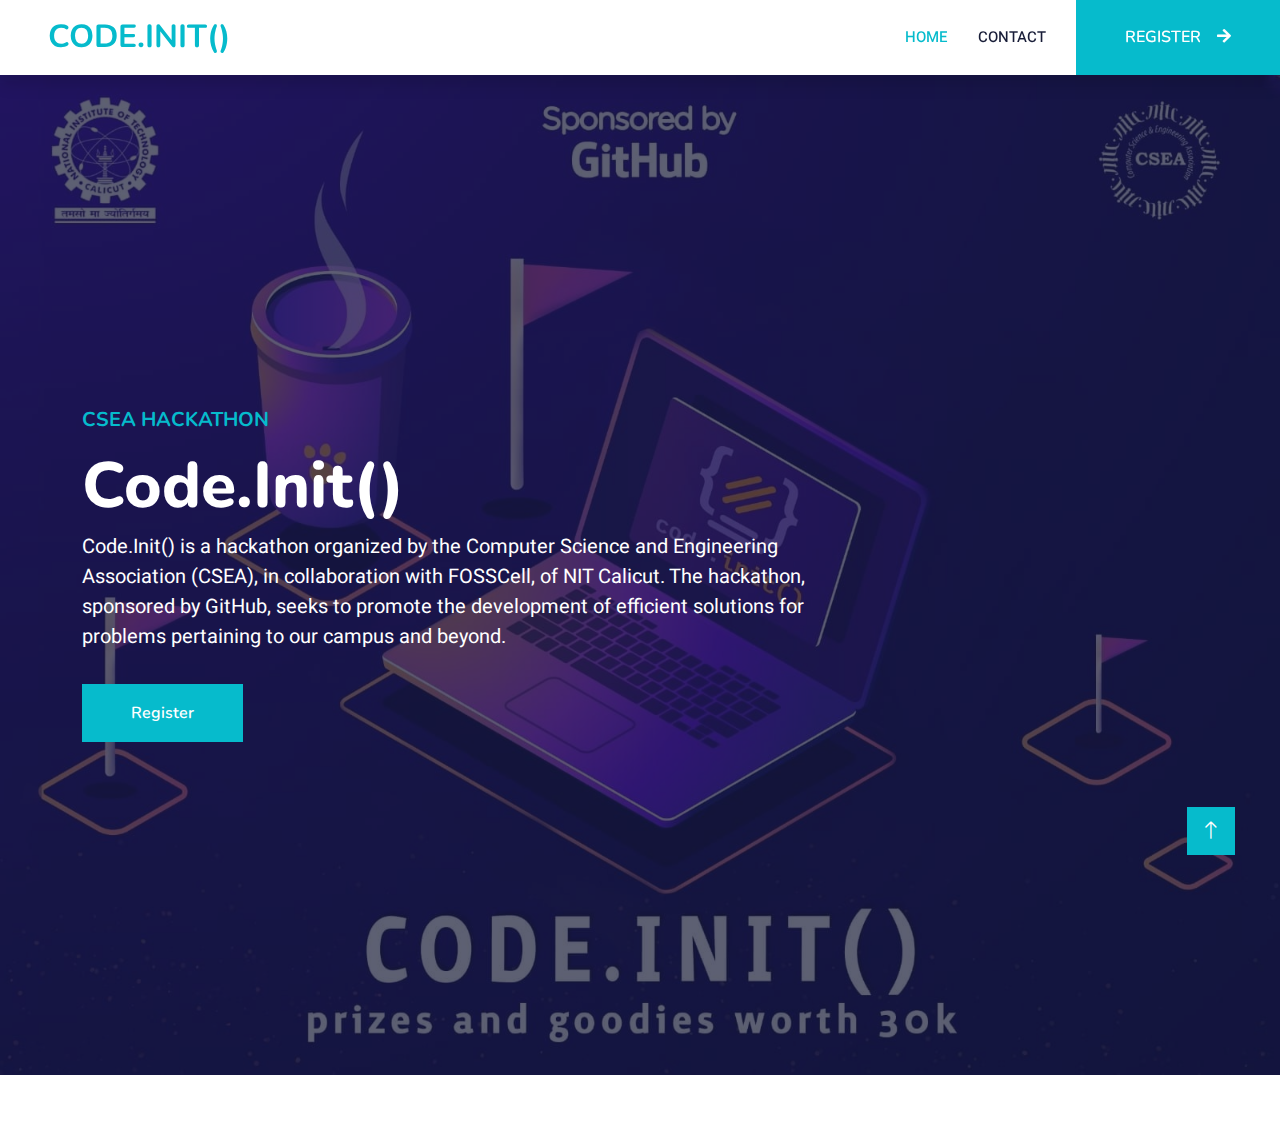
==== index.html @ 46c8a98d "initial commit" ====
<!DOCTYPE html>
<html lang="en">

<head>
    <meta charset="utf-8">
    <title>code.init()</title>
    <meta content="width=device-width, initial-scale=1.0" name="viewport">
    <meta content="" name="keywords">
    <meta content="" name="description">

    <!-- Favicon -->
    <link href="img/favicon.ico" rel="icon">

    <!-- Google Web Fonts -->
    <link rel="preconnect" href="https://fonts.googleapis.com">
    <link rel="preconnect" href="https://fonts.gstatic.com" crossorigin>
    <link href="https://fonts.googleapis.com/css2?family=Heebo:wght@400;500;600&family=Nunito:wght@600;700;800&display=swap" rel="stylesheet">

    <!-- Icon Font Stylesheet -->
    <link href="https://cdnjs.cloudflare.com/ajax/libs/font-awesome/5.10.0/css/all.min.css" rel="stylesheet">
    <link href="https://cdn.jsdelivr.net/npm/bootstrap-icons@1.4.1/font/bootstrap-icons.css" rel="stylesheet">

    <!-- Libraries Stylesheet -->
    <link href="lib/animate/animate.min.css" rel="stylesheet">
    <link href="lib/owlcarousel/assets/owl.carousel.min.css" rel="stylesheet">

    <!-- Customized Bootstrap Stylesheet -->
    <link href="css/bootstrap.min.css" rel="stylesheet">

    <!-- Template Stylesheet -->
    <link href="css/style.css" rel="stylesheet">
</head>

<body>
    <!-- Spinner Start -->
    <div id="spinner" class="show bg-white position-fixed translate-middle w-100 vh-100 top-50 start-50 d-flex align-items-center justify-content-center">
        <div class="spinner-border text-primary" style="width: 3rem; height: 3rem;" role="status">
            <span class="sr-only">Loading...</span>
        </div>
    </div>
    <!-- Spinner End -->


    <!-- Navbar Start -->
    <nav class="navbar navbar-expand-lg bg-white navbar-light shadow sticky-top p-0">
        <a href="index.html" class="navbar-brand d-flex align-items-center px-4 px-lg-5">
            <h2 class="m-0 text-primary">CODE.INIT()</h2>
        </a>
        <button type="button" class="navbar-toggler me-4" data-bs-toggle="collapse" data-bs-target="#navbarCollapse">
            <span class="navbar-toggler-icon"></span>
        </button>
        <div class="collapse navbar-collapse" id="navbarCollapse">
            <div class="navbar-nav ms-auto p-4 p-lg-0">
                <a href="index.html" class="nav-item nav-link active">Home</a>
                <a href="contact.html" class="nav-item nav-link">Contact</a>
            </div>
            <a href="courses.html" class="btn btn-primary py-4 px-lg-5 d-none d-lg-block">REGISTER<i class="fa fa-arrow-right ms-3"></i></a>
        </div>
    </nav>
    <!-- Navbar End -->

    

    <!-- Carousel Start -->
    <div class="container-fluid p-0 mb-5">
        <div class=>
            <div class="owl-carousel-item position-relative">
                <img class="img-fluid" src="img/bg.jpg" alt="">
                
                <div class="position-absolute top-0 start-0 w-100 h-100 d-flex align-items-center" style="background: rgba(24, 29, 56, .7);">
                    <div class="container">
                        <div class="row justify-content-start">
                            <div class="col-sm-10 col-lg-8">
                                <h5 class="text-primary text-uppercase mb-3 animated slideInDown">CSEA Hackathon</h5>
                                <h1 class="display-3 text-white animated slideInDown">Code.Init()</h1>
                                <p class="fs-5 text-white mb-4 pb-2">Code.Init() is a hackathon organized by the Computer Science and Engineering Association (CSEA), in collaboration with FOSSCell, of NIT Calicut. The hackathon, sponsored by GitHub, seeks to promote the development of efficient solutions for problems pertaining to our campus and beyond.</p>
                                <a href="courses.html" class="btn btn-primary py-md-3 px-md-5 me-3 animated slideInLeft">Register</a>
                            </div>
                        </div>
                    </div>
                </div>
            </div>
        </div>
    </div>
    <!-- Carousel End -->

    <!-- Back to Top -->
    <a href="#" class="btn btn-lg btn-primary btn-lg-square back-to-top"><i class="bi bi-arrow-up"></i></a>


    <!-- JavaScript Libraries -->
    <script src="https://code.jquery.com/jquery-3.4.1.min.js"></script>
    <script src="https://cdn.jsdelivr.net/npm/bootstrap@5.0.0/dist/js/bootstrap.bundle.min.js"></script>
    <script src="lib/wow/wow.min.js"></script>
    <script src="lib/easing/easing.min.js"></script>
    <script src="lib/waypoints/waypoints.min.js"></script>
    <script src="lib/owlcarousel/owl.carousel.min.js"></script>

    <!-- Template Javascript -->
    <script src="js/main.js"></script>
</body>

</html>
---- css/style.css ----
/********** Template CSS **********/
:root {
    --primary: #06BBCC;
    --light: #F0FBFC;
    --dark: #181d38;
}

.fw-medium {
    font-weight: 600 !important;
}

.fw-semi-bold {
    font-weight: 700 !important;
}

.back-to-top {
    position: fixed;
    display: none;
    right: 45px;
    bottom: 45px;
    z-index: 99;
}


/*** Spinner ***/
#spinner {
    opacity: 0;
    visibility: hidden;
    transition: opacity .5s ease-out, visibility 0s linear .5s;
    z-index: 99999;
}

#spinner.show {
    transition: opacity .5s ease-out, visibility 0s linear 0s;
    visibility: visible;
    opacity: 1;
}


/*** Button ***/
.btn {
    font-family: 'Nunito', sans-serif;
    font-weight: 600;
    transition: .5s;
}

.btn.btn-primary,
.btn.btn-secondary {
    color: #FFFFFF;
}

.btn-square {
    width: 38px;
    height: 38px;
}

.btn-sm-square {
    width: 32px;
    height: 32px;
}

.btn-lg-square {
    width: 48px;
    height: 48px;
}

.btn-square,
.btn-sm-square,
.btn-lg-square {
    padding: 0;
    display: flex;
    align-items: center;
    justify-content: center;
    font-weight: normal;
    border-radius: 0px;
}


/*** Navbar ***/
.navbar .dropdown-toggle::after {
    border: none;
    content: "\f107";
    font-family: "Font Awesome 5 Free";
    font-weight: 900;
    vertical-align: middle;
    margin-left: 8px;
}

.navbar-light .navbar-nav .nav-link {
    margin-right: 30px;
    padding: 25px 0;
    color: #FFFFFF;
    font-size: 15px;
    text-transform: uppercase;
    outline: none;
}

.navbar-light .navbar-nav .nav-link:hover,
.navbar-light .navbar-nav .nav-link.active {
    color: var(--primary);
}

@media (max-width: 991.98px) {
    .navbar-light .navbar-nav .nav-link  {
        margin-right: 0;
        padding: 10px 0;
    }

    .navbar-light .navbar-nav {
        border-top: 1px solid #EEEEEE;
    }
}

.navbar-light .navbar-brand,
.navbar-light a.btn {
    height: 75px;
}

.navbar-light .navbar-nav .nav-link {
    color: var(--dark);
    font-weight: 500;
}

.navbar-light.sticky-top {
    top: -100px;
    transition: .5s;
}

@media (min-width: 992px) {
    .navbar .nav-item .dropdown-menu {
        display: block;
        margin-top: 0;
        opacity: 0;
        visibility: hidden;
        transition: .5s;
    }

    .navbar .dropdown-menu.fade-down {
        top: 100%;
        transform: rotateX(-75deg);
        transform-origin: 0% 0%;
    }

    .navbar .nav-item:hover .dropdown-menu {
        top: 100%;
        transform: rotateX(0deg);
        visibility: visible;
        transition: .5s;
        opacity: 1;
    }
}


/*** Header carousel ***/
@media (max-width: 768px) {
    .header-carousel .owl-carousel-item {
        position: relative;
        min-height: 500px;
    }
    
    .header-carousel .owl-carousel-item img {
        position: absolute;
        width: 100%;
        height: 100%;
        object-fit: cover;
    }
}

.header-carousel .owl-nav {
    position: absolute;
    top: 50%;
    right: 8%;
    transform: translateY(-50%);
    display: flex;
    flex-direction: column;
}

.header-carousel .owl-nav .owl-prev,
.header-carousel .owl-nav .owl-next {
    margin: 7px 0;
    width: 45px;
    height: 45px;
    display: flex;
    align-items: center;
    justify-content: center;
    color: #FFFFFF;
    background: transparent;
    border: 1px solid #FFFFFF;
    font-size: 22px;
    transition: .5s;
}

.header-carousel .owl-nav .owl-prev:hover,
.header-carousel .owl-nav .owl-next:hover {
    background: var(--primary);
    border-color: var(--primary);
}

.page-header {
    background: linear-gradient(rgba(24, 29, 56, .7), rgba(24, 29, 56, .7)), url(../img/bg.jpg);
    background-position: center center;
    background-repeat: no-repeat;
    background-size: cover;
}

.page-header-inner {
    background: rgba(15, 23, 43, .7);
}

.breadcrumb-item + .breadcrumb-item::before {
    color: var(--light);
}


/*** Section Title ***/
.section-title {
    position: relative;
    display: inline-block;
    text-transform: uppercase;
}

.section-title::before {
    position: absolute;
    content: "";
    width: calc(100% + 80px);
    height: 2px;
    top: 4px;
    left: -40px;
    background: var(--primary);
    z-index: -1;
}

.section-title::after {
    position: absolute;
    content: "";
    width: calc(100% + 120px);
    height: 2px;
    bottom: 5px;
    left: -60px;
    background: var(--primary);
    z-index: -1;
}

.section-title.text-start::before {
    width: calc(100% + 40px);
    left: 0;
}

.section-title.text-start::after {
    width: calc(100% + 60px);
    left: 0;
}


/*** Service ***/
.service-item {
    background: var(--light);
    transition: .5s;
}

.service-item:hover {
    margin-top: -10px;
    background: var(--primary);
}

.service-item * {
    transition: .5s;
}

.service-item:hover * {
    color: var(--light) !important;
}


/*** Categories & Courses ***/
.category img,
.course-item img {
    transition: .5s;
}

.category a:hover img,
.course-item:hover img {
    transform: scale(1.1);
}


/*** Team ***/
.team-item img {
    transition: .5s;
}

.team-item:hover img {
    transform: scale(1.1);
}


/*** Testimonial ***/
.testimonial-carousel::before {
    position: absolute;
    content: "";
    top: 0;
    left: 0;
    height: 100%;
    width: 0;
    background: linear-gradient(to right, rgba(255, 255, 255, 1) 0%, rgba(255, 255, 255, 0) 100%);
    z-index: 1;
}

.testimonial-carousel::after {
    position: absolute;
    content: "";
    top: 0;
    right: 0;
    height: 100%;
    width: 0;
    background: linear-gradient(to left, rgba(255, 255, 255, 1) 0%, rgba(255, 255, 255, 0) 100%);
    z-index: 1;
}

@media (min-width: 768px) {
    .testimonial-carousel::before,
    .testimonial-carousel::after {
        width: 200px;
    }
}

@media (min-width: 992px) {
    .testimonial-carousel::before,
    .testimonial-carousel::after {
        width: 300px;
    }
}

.testimonial-carousel .owl-item .testimonial-text,
.testimonial-carousel .owl-item.center .testimonial-text * {
    transition: .5s;
}

.testimonial-carousel .owl-item.center .testimonial-text {
    background: var(--primary) !important;
}

.testimonial-carousel .owl-item.center .testimonial-text * {
    color: #FFFFFF !important;
}

.testimonial-carousel .owl-dots {
    margin-top: 24px;
    display: flex;
    align-items: flex-end;
    justify-content: center;
}

.testimonial-carousel .owl-dot {
    position: relative;
    display: inline-block;
    margin: 0 5px;
    width: 15px;
    height: 15px;
    border: 1px solid #CCCCCC;
    transition: .5s;
}

.testimonial-carousel .owl-dot.active {
    background: var(--primary);
    border-color: var(--primary);
}


/*** Footer ***/
.footer .btn.btn-social {
    margin-right: 5px;
    width: 35px;
    height: 35px;
    display: flex;
    align-items: center;
    justify-content: center;
    color: var(--light);
    font-weight: normal;
    border: 1px solid #FFFFFF;
    border-radius: 35px;
    transition: .3s;
}

.footer .btn.btn-social:hover {
    color: var(--primary);
}

.footer .btn.btn-link {
    display: block;
    margin-bottom: 5px;
    padding: 0;
    text-align: left;
    color: #FFFFFF;
    font-size: 15px;
    font-weight: normal;
    text-transform: capitalize;
    transition: .3s;
}

.footer .btn.btn-link::before {
    position: relative;
    content: "\f105";
    font-family: "Font Awesome 5 Free";
    font-weight: 900;
    margin-right: 10px;
}

.footer .btn.btn-link:hover {
    letter-spacing: 1px;
    box-shadow: none;
}

.footer .copyright {
    padding: 25px 0;
    font-size: 15px;
    border-top: 1px solid rgba(256, 256, 256, .1);
}

.footer .copyright a {
    color: var(--light);
}

.footer .footer-menu a {
    margin-right: 15px;
    padding-right: 15px;
    border-right: 1px solid rgba(255, 255, 255, .1);
}

.footer .footer-menu a:last-child {
    margin-right: 0;
    padding-right: 0;
    border-right: none;
}



/*---------------*/
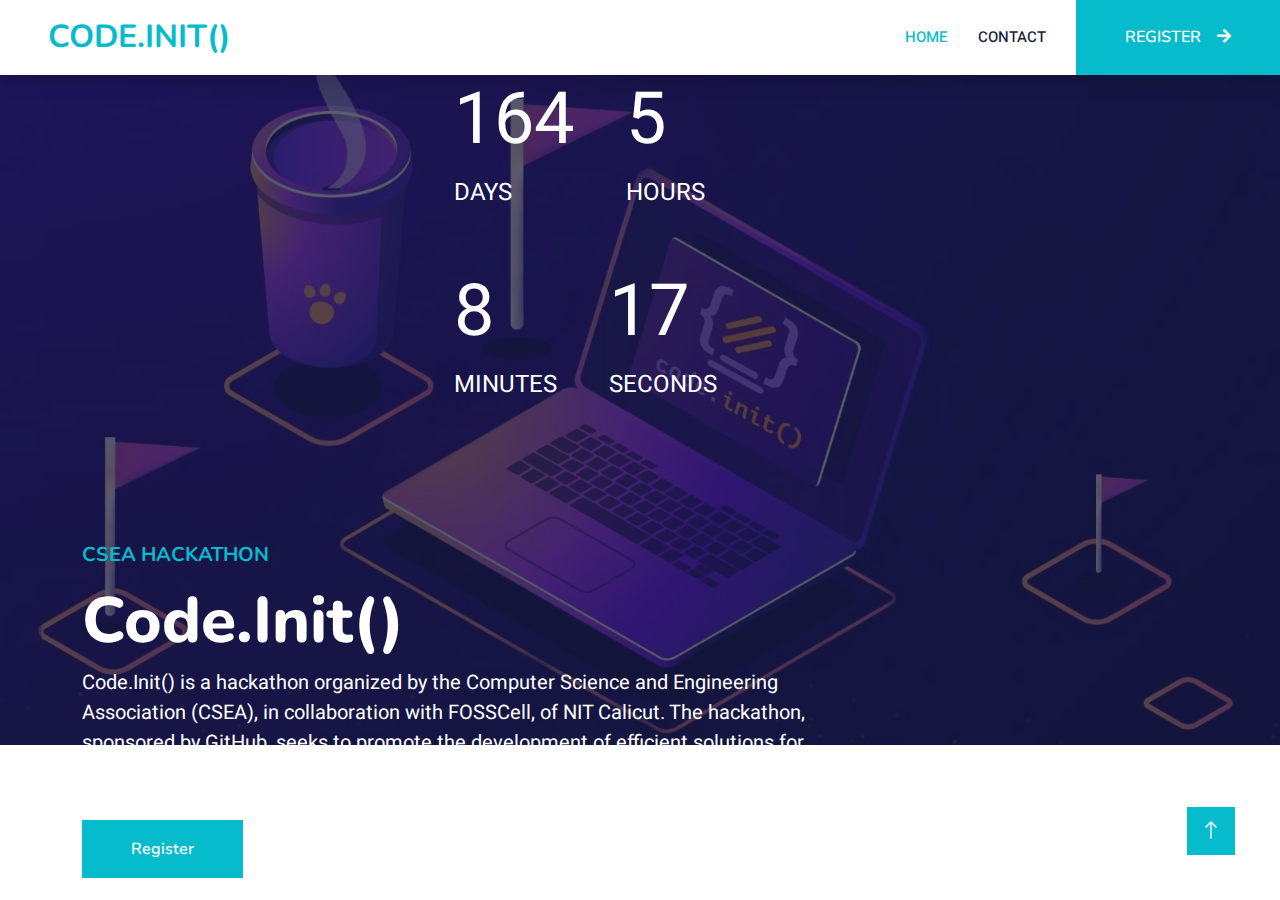
==== commit 6af9a0dc: "final changes" ====
--- a/index.html
+++ b/index.html
@@ -70,6 +70,16 @@
                 <div class="position-absolute top-0 start-0 w-100 h-100 d-flex align-items-center" style="background: rgba(24, 29, 56, .7);">
                     <div class="container">
                         <div class="row justify-content-start">
+                            <!--clock-->
+                            <div id="countdown" style="color: white; margin: auto; width: 60%; padding: 100px;">
+                                <ul>
+                                  <li><span id="days"></span>days</li>
+                                  <li><span id="hours"></span>Hours</li>
+                                  <li><span id="minutes"></span>Minutes</li>
+                                  <li><span id="seconds"></span>Seconds</li>
+                                </ul>
+                              </div>
+                            <!--end of clock-->
                             <div class="col-sm-10 col-lg-8">
                                 <h5 class="text-primary text-uppercase mb-3 animated slideInDown">CSEA Hackathon</h5>
                                 <h1 class="display-3 text-white animated slideInDown">Code.Init()</h1>
--- a/css/style.css
+++ b/css/style.css
@@ -438,3 +438,39 @@
 /*---------------*/
 
 
+li {
+    display: inline-block;
+    font-size: 1.5em;
+    list-style-type: none;
+    padding: 1em;
+    text-transform: uppercase;
+  }
+  
+  li span {
+    display: block;
+    font-size: 4.5rem;
+  }
+  
+  .emoji {
+    display: none;
+    padding: 1rem;
+  }
+  
+  .emoji span {
+    font-size: 4rem;
+    padding: 0 .5rem;
+  }
+  
+  @media all and (max-width: 768px) {
+    h1 {
+      font-size: calc(1.5rem * var(--smaller));
+    }
+    
+    li {
+      font-size: calc(1.125rem * var(--smaller));
+    }
+    
+    li span {
+      font-size: calc(3.375rem * var(--smaller));
+    }
+  }